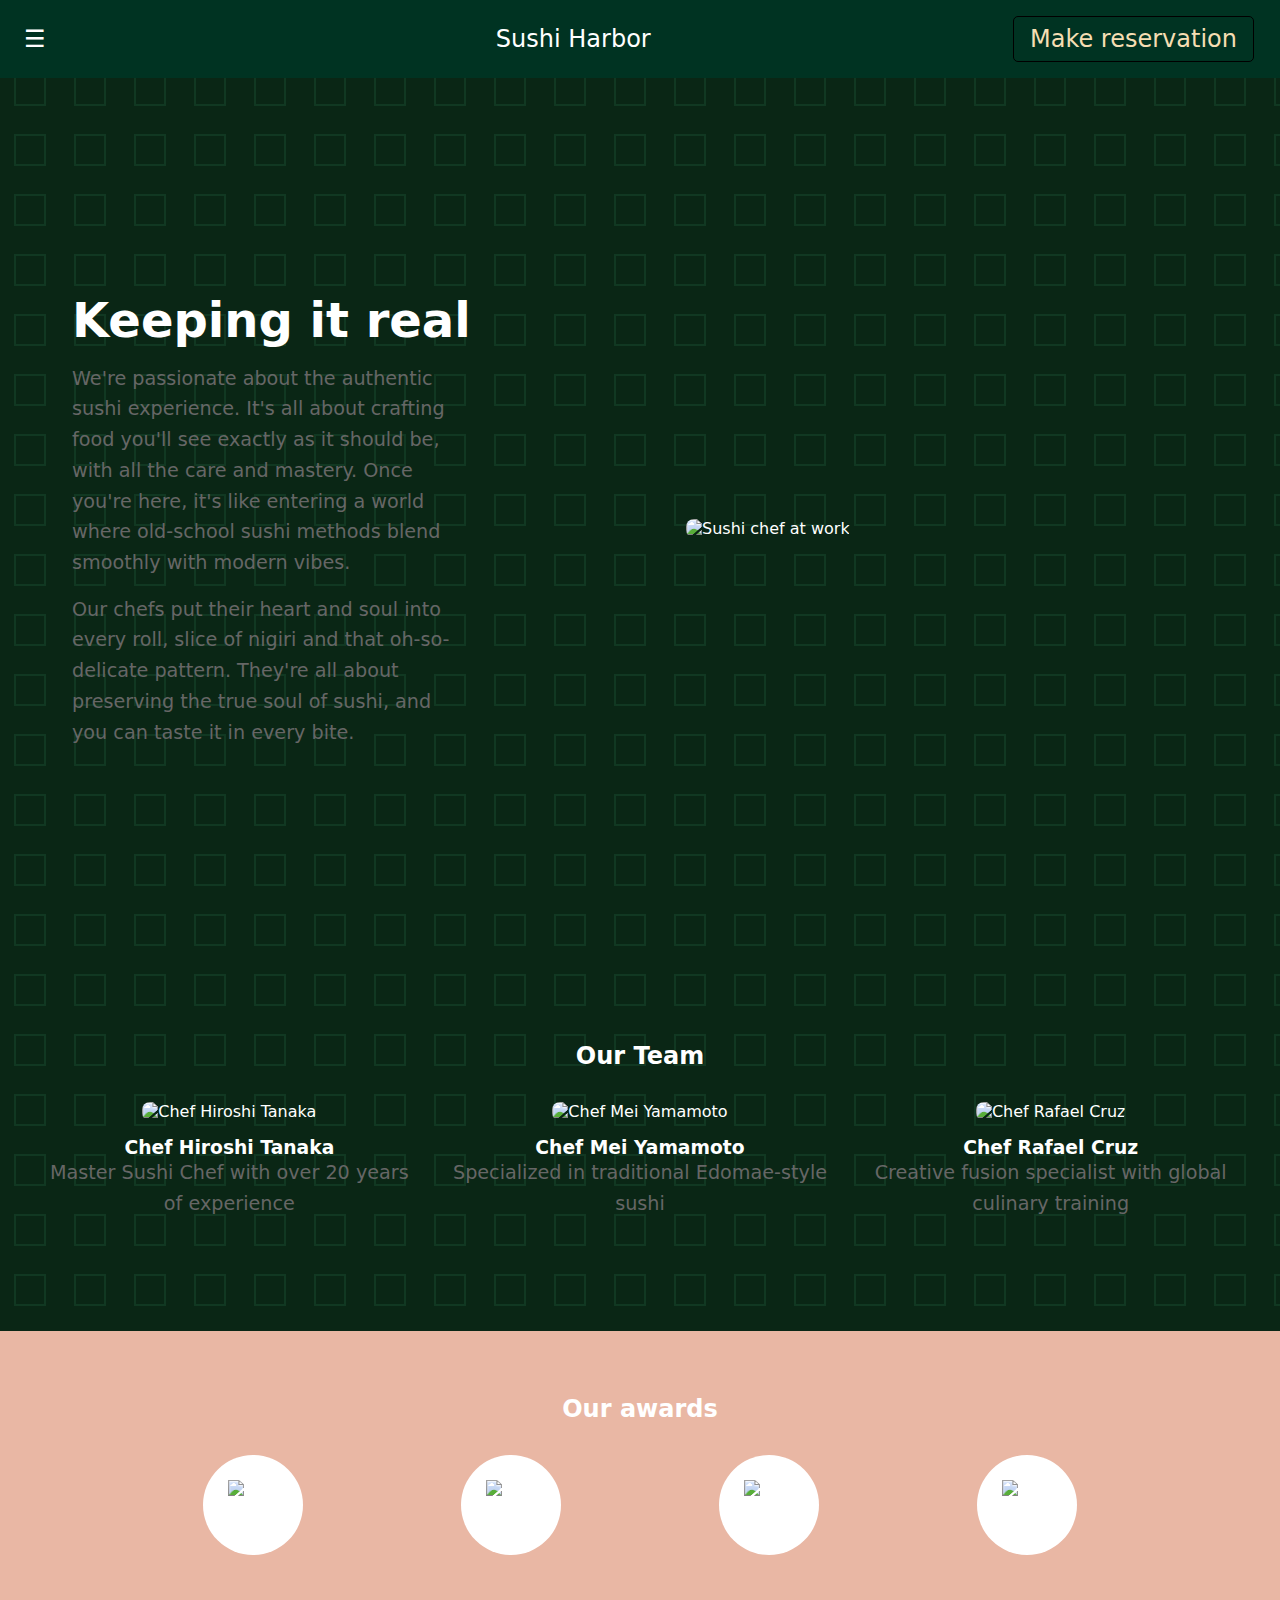
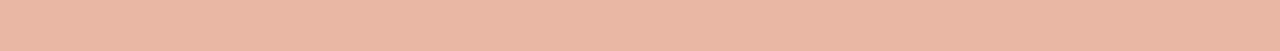
==== aboutus.html @ a2329290 "." ====
<!DOCTYPE html>
<html lang="en">
<head>
    <meta charset="UTF-8">
    <meta name="viewport" content="width=device-width, initial-scale=1.0">
    <title>Sushi House</title>
    <link rel="stylesheet" href="styles.css">
    <style>
        * {
            margin: 0;
            padding: 0;
            box-sizing: border-box;
            font-family: system-ui, -apple-system, sans-serif;
        }

        body {
            background-color: #0a2615;
            color: white;
            background-image: url("data:image/svg+xml,%3Csvg width='60' height='60' viewBox='0 0 60 60' xmlns='http://www.w3.org/2000/svg'%3E%3Cpath d='M15 15h30v30H15z' fill='none' stroke='%23113822' stroke-width='2'/%3E%3C/svg%3E");
        }

        .navbar {
            padding: 1rem;
            display: flex;
            justify-content: space-between;
            align-items: center;
        }

        .logo {
            color: #d4af37;
            font-size: 1.5rem;
        }

        .hero {
            display: flex;
            padding: 2rem;
            gap: 2rem;
            align-items: center;
            max-width: 1200px;
            margin: 0 auto;
        }

        .hero-content {
            flex: 1;
        }

        .hero-image {
            flex: 1;
        }

        .hero-image img {
            width: 100%;
            border-radius: 8px;
        }

        h1 {
            font-size: 3rem;
            margin-bottom: 1rem;
        }

        .team-section {
            padding: 4rem 2rem;
            text-align: center;
        }

        .team-grid {
            display: grid;
            grid-template-columns: repeat(auto-fit, minmax(250px, 1fr));
            gap: 2rem;
            max-width: 1200px;
            margin: 2rem auto;
        }

        .team-member {
            text-align: center;
        }

        .team-member img {
            width: 100%;
            height: 300px;
            object-fit: cover;
            border-radius: 8px;
            margin-bottom: 1rem;
        }

        .awards-section {
            background-color: #e9b7a4;
            padding: 4rem 2rem;
            text-align: center;
        }

        .awards-grid {
            display: grid;
            grid-template-columns: repeat(auto-fit, minmax(150px, 1fr));
            gap: 2rem;
            max-width: 1000px;
            margin: 2rem auto;
        }

        .award-item {
            background-color: white;
            padding: 1rem;
            border-radius: 50%;
            width: 100px;
            height: 100px;
            display: flex;
            align-items: center;
            justify-content: center;
            margin: 0 auto;
        }

        .award-item img {
            width: 50px;
            height: 50px;
            object-fit: contain;
        }

        p {
            line-height: 1.6;
            margin-bottom: 1rem;
        }

        @media (max-width: 768px) {
            .hero {
                flex-direction: column;
            }
            
            .team-grid {
                grid-template-columns: 1fr;
            }
        }
    </style>
</head>
<body> <nav class="navbar" >
    <button class="menu-button" onclick="toggleMenu()">☰</button>
    
    <span class="logo-text" style="margin-left: 80px;">Sushi Harbor</span>
    
   <a href="reserve.html" style="color: wheat; margin-right: 10px;"><button class="reservation-button">Make reservation</button></a> 
</nav>

<div class="mobile-menu" id="mobileMenu">
    <button class="close-button" onclick="toggleMenu()">✕</button>
    <!-- Add mobile menu content here -->
<ul><li id="li"> <a id="a" href="index.html">Home</a></li>
<li id="li"> <a id="a" href="reserve.html">Reservation</a></li>
<li id="li"> <a id="a" href="menu.html">Menu</a></li></ul>
<li id="li"> <a id="a" href="aboutus.html">About us</a></li>
</div>
    <section class="hero">
        <div class="hero-content">
            <h1 style="color: white;">Keeping it real</h1>
            <p>We're passionate about the authentic sushi experience. It's all about crafting food you'll see exactly as it should be, with all the care and mastery. Once you're here, it's like entering a world where old-school sushi methods blend smoothly with modern vibes.</p>
            <p>Our chefs put their heart and soul into every roll, slice of nigiri and that oh-so-delicate pattern. They're all about preserving the true soul of sushi, and you can taste it in every bite.</p>
        </div>
        <div class="hero-image">
            <img src="https://static.wixstatic.com/media/e74338_834d22a58ada4b46af9ac1300bd1e08a~mv2.jpg/v1/fill/w_640,h_400,al_c,q_80,usm_0.66_1.00_0.01,enc_avif,quality_auto/e74338_834d22a58ada4b46af9ac1300bd1e08a~mv2.jpg" alt="Sushi chef at work">
        </div>
    </section>

    <section class="team-section">
        <h2>Our Team</h2>
        <div class="team-grid">
            <div class="team-member">
                <img src="https://static.wixstatic.com/media/c2d9c5_7f6556d3d93f46529ea15fcd52331a46~mv2.jpg/v1/fill/w_824,h_628,al_c,q_85,usm_0.66_1.00_0.01,enc_avif,quality_auto/_DJC5126-Enhanced-NR.jpg" alt="Chef Hiroshi Tanaka">
                <h3>Chef Hiroshi Tanaka</h3>
                <p>Master Sushi Chef with over 20 years of experience</p>
            </div>
            <div class="team-member">
                <img src="https://images.squarespace-cdn.com/content/v1/5f31748478b54712eeaef6ae/442b4d63-5b09-4349-8b28-eeaa5f1c5966/image-asset.jpg" alt="Chef Mei Yamamoto">
                <h3>Chef Mei Yamamoto</h3>
                <p>Specialized in traditional Edomae-style sushi</p>
            </div>
            <div class="team-member">
                <img src="https://media.istockphoto.com/id/1172562550/photo/cheerful-chef-in-kitchen-with-staff.jpg?s=612x612&w=is&k=20&c=HZORwY_h_SiPf7vpX3YqZKaaqZnoHtfouHd8bI0nMX4=" alt="Chef Rafael Cruz">
                <h3>Chef Rafael Cruz</h3>
                <p>Creative fusion specialist with global culinary training</p>
            </div>
        </div>
    </section>

    <section class="awards-section">
        <h2>Our awards</h2>
        <div class="awards-grid">
            <div class="award-item">
                <img src="https://encrypted-tbn0.gstatic.com/images?q=tbn:ANd9GcTJdDQRME--SliDri00awQlMigZgV-ELrIPZQ&s" alt="Michelin Guide">
            </div>
            <div class="award-item">
                <img src="https://encrypted-tbn0.gstatic.com/images?q=tbn:ANd9GcSyJuYmZaWN_z_AN5Gjy7TxfSxH_v9Z25b9DA&s" alt="Chef of the Year">
            </div>
            <div class="award-item">
                <img src="https://encrypted-tbn0.gstatic.com/images?q=tbn:ANd9GcTl8jewtM4QbPypeacmlTle3a6X5q6pXEjwqA&s" alt="Best Sushi 2020">
            </div>
            <div class="award-item">
                <img src="https://www.edinburghrestaurantawards.co.uk/wp-content/uploads/sites/31/2022/04/Edinburgh-Restaurant-Awards-2022-logo-w-sponsor-300x300.png" alt="Gordon Oliver Awards">
            </div>
        </div>
    </section>

    <script src="script.js"></script>

</body>
</html>
---- styles.css ----
:root {
    --primary-green: #003322;
    --primary-salmon: #FDA4AF;
    --background: #faf2db;
    
    --highlight: #FF6347;
    --secondary: #FFD700;
    --third:#003322;
}

* {
    margin: 0;
    padding: 0;
    box-sizing: border-box;
}

body {
    font-family: system-ui, -apple-system, sans-serif;
    background-color: var(--background);
    min-height: 100vh;
}

.navbar {
    background-color: var(--primary-green);
    padding: 1rem 2rem;
    display: flex;
    justify-content: space-between;
    align-items: center;
    animation: slideIn 1s ease-out;
}

.menu-button, .reservation-button {
    background: var(--highlight);
    border: none;
    color: white;
    cursor: pointer;
    font-size: 1.5rem;
    padding: 0.5rem;
    border-radius: 5px;
    transition: background-color 0.3s ease, transform 0.3s ease;
}

.menu-button:hover, .reservation-button:hover {
    background-color: var(--secondary);
    transform: scale(1.1);
}

.logo-container {
    display: flex;
    align-items: center;
    gap: 0.5rem;
    color: white;
    text-decoration: none;
}

.logo-image {
    width: 24px;
    height: 24px;
}

.logo-text {
    font-size: 1.5rem;
    color: white;
    animation: fadeIn 2s ease-in;
}

.mobile-menu {
    display: none;
    position: fixed;
    top: 0;
    left: 0;
    width: 100%;
    height: 100%;
    z-index: 1000;
    background-color: var(--primary-green);
    padding: 2rem;
    animation: slideIn 0.5s ease-out;
}

.mobile-menu.active {
    display: block;
}

.close-button {
    background: none;
    border: none;
    color: white;
    font-size: 1.5rem;
    position: absolute;
    right: 2rem;
    top: 2rem;
    cursor: pointer;
}

#li {
    font-size: 25px;
    list-style-type: none;
    margin-top: 20px;
    animation: fadeIn 1s ease-in;
}

#a {
    text-decoration: none;
    color: white;
    transition: color 0.3s ease;
}

#a:hover {
    color: var(--secondary);
}

@keyframes slideIn {
    from {
        transform: translateX(-100%);
    }
    to {
        transform: translateX(0);
    }
}

@keyframes fadeIn {
    from {
        opacity: 0;
    }
    to {
        opacity: 1;
    }
}
.mobile-menu.active {
    display: block;
}

.close-button {
    background: none;
    border: none;
    color: white;
    font-size: 1.5rem;
    position: absolute;
    right: 2rem;
    top: 2rem;
    cursor: pointer;
}
/* Hero Section */
.hero {
    height: 100vh;
    width: 100%;
    overflow: hidden;
    position: relative;
    
}

.hero img {
    width: 96%;
    height:500px;
    border-radius: 20px;
    margin: 30px;
}

/* Content Grid Section */
.content-grid {
    max-width: 1200px;
    margin: 4rem auto;
    padding: 0 2rem;
    display: grid;
    grid-template-columns: 1fr 1fr;
    gap: 2rem;
    align-items: center;
}

.text-content {
    display: flex;
    flex-direction: column;
    gap: 1.5rem;
}

.image-container {
    position: relative;
}

.image-container img {
    width: 100%;
    height: auto;
    border-radius: 4px;
}

.pattern-overlay {
    position: absolute;
    bottom: -2rem;
    left: -2rem;
    width: 6rem;
    height: 6rem;
    background-color: #f0f0f0;
    opacity: 0.2;
    z-index: -1;
}

/* Authenticity Section */
.authenticity {
    max-width: 1200px;
    margin: 4rem auto;
    padding: 0 2rem;
    display: grid;
    grid-template-columns: 1fr 1fr;
    gap: 2rem;
    align-items: center;
}

.button-group {
    display: flex;
    gap: 1rem;
    margin-top: 1.5rem;
}

/* CTA Section */
.cta {
    background-color: #C4704C;
    color: white;
    text-align: center;
    padding: 4rem 2rem;
    margin-top: 4rem;
}

.cta h2 {
    font-size: 1.5rem;
    margin-bottom: 1rem;
}

.cta p {
    margin-bottom: 2rem;
}

/* Buttons */
.btn {
    padding: 0.5rem 2rem;
    border: 1px solid #333;
    background: none;
    cursor: pointer;
    transition: background-color 0.3s;
}

.btn:hover {
    background-color: #f5f5f5;
}

.btn-white {
    border-color: white;
    color: white;
}

.btn-white:hover {
    background-color: rgba(255, 255, 255, 0.1);
}

/* Responsive Design */
@media (max-width: 768px) {
    .content-grid,
    .authenticity {
        grid-template-columns: 1fr;
    }

    .button-group {
        flex-direction: column;
    }

    .pattern-overlay {
        display: none;
    }
}

.header-btn {
    background-color: transparent;
    border: 1px solid white;
    color: white;
}

.reservation-btn {
    padding: 0.75rem 1.5rem;
    border-radius: 4px;
    border: none;
    background-color: var(--primary-salmon);
    color: white;
    cursor: pointer;
    transition: opacity 0.2s;
    font-size: 1rem;
}

.reservation-btn:hover {
    opacity: 0.9;
}

main {
    display: flex;
    min-height: 100vh;
    padding: 3rem 2rem 2rem;
    gap: 2rem;
    flex-wrap: wrap;
    width: 100%;
}

.hero-left {
    flex: 1;
    min-width: 300px;
    display: flex;
    flex-direction: column;
    justify-content: center;
    gap: 1.5rem;
    padding: 2rem;
    margin-left:50px;
}

.icon {
    width: 80px;
    height: 80px;
}
h1 {
    font-size: clamp(2rem, 5vw, 3rem);
    color: var(--primary-green);
}

p {
    font-size: clamp(1rem, 2vw, 1.2rem);
    line-height: 1.6;
    color: #666;
    max-width: 400px;
}

.hero-right {
    flex: 1;
    min-width: 300px;
    display: flex;
    align-items: center;
    justify-content: center;
    position: relative;
}

.image-grid {
    display: grid;
    grid-template-columns: repeat(2, 1fr);
    grid-template-rows: repeat(2, 1fr);
    gap: 1rem;
    width: 100%;
    max-width: 600px;
    aspect-ratio: 1;
    padding: 1rem;
}

.grid-img {
    width: 100%;
    height: 100%;
    object-fit: cover;
    border-radius: 8px;
    box-shadow: 0 4px 6px rgba(0,0,0,0.1);
    transition: transform 0.3s ease;
}

.grid-img:hover {
    transform: scale(1.05);
}

.img1 {
    grid-column: 2;
    border-radius: 8px;
    box-shadow: 0 4px 6px rgba(0,0,0,0.1);
    width: 250px;
    height: 250px;
    grid-row: 1;
}

.img2 {
    grid-column: 1;
    width: 250px;
    height:250px;
    grid-row: 2;
    border-radius: 8px;
    box-shadow: 0 4px 6px rgba(0,0,0,0.1);
}

.img3 {
    grid-column: 2;
    grid-row: 2;
    width: 250px;
    height: 250px;
    border-radius: 8px;
    box-shadow: 0 4px 6px rgba(0,0,0,0.1);
}

.pattern {
    position: absolute;
    width: 200px;
    height: 200px;
    right: 10%;
    top: 50%;
    background-image: radial-gradient(circle, #ddd 2px, transparent 2px);
    background-size: 15px 15px;
    opacity: 0.5;
    pointer-events: none;
}
#p{
    margin-left: 36%;
}

@media (max-width: 768px) {
    main {
        flex-direction: column;
        padding-top: 4rem;
    }
    #p{
        margin: auto;
    }

    .hero-left {
        text-align: center;
        align-items: center;
    margin: auto;
        padding: 1rem;
    }

    .image-grid {
        padding: 1.0rem;
        gap: 0.7rem;
        margin-left:35px ;
    }

    .pattern {
        display: none;
    }

    .reservation-btn {
        width: 100%;
        max-width: 300px;
    }
}

@media (max-width: 480px) {
    .header-btn {
        display: none;
    }

    .image-grid {
        grid-template-columns: 1fr;
        grid-template-rows: repeat(3, 1fr);
        gap: 1rem;
    }

    .img1, .img2, .img3 {
        grid-column: 1;
    }

    .img1 { grid-row: 1; }
    .img2 { grid-row: 2; }
    .img3 { grid-row: 3; }
}
.menu-button {
    background: none;
    border: none;
    color: var(--text-light);
    font-size: 1.5rem;
    cursor: pointer;
}

.logo {
    color: var(--text-light);
    text-decoration: none;
    font-size: 1.2rem;
}

.reservation-button {
    background: transparent;
    color: var(--text-light);
    border: 1px solid black;
    padding: 0.5rem 1rem;
    cursor: pointer;
}

.reservation-form {
    background-color: rgba(45, 74, 62, 0.95);
    max-width: 500px;
    margin: 2rem auto;
    padding: 2rem;
    border-radius: 8px;
}

.form-title {
    text-align: center;
    color: var(--accent-coral);
    margin-bottom: 2rem;
}

.section-title {
    margin: 1rem 0;
    font-weight: normal;
}

.number-grid, .time-grid {
    display: grid;
    grid-template-columns: repeat(8, 1fr);
    gap: 0.5rem;
    margin-bottom: 2rem;
}

.time-grid {
    grid-template-columns: repeat(4, 1fr);
}

.grid-button {
    padding: 0.5rem;
    background: transparent;
    border: 1px solid var(--border-color);
    color: var(--text-light);
    cursor: pointer;
    transition: all 0.3s ease;
}

.grid-button.selected {
    background-color: var(--accent-coral);
    border-color: var(--accent-coral);
}

.calendar {
    margin-bottom: 2rem;
}

.calendar-header {
    display: flex;
    justify-content: space-between;
    align-items: center;
    margin-bottom: 1rem;
}

.calendar-grid {
    display: grid;
    grid-template-columns: repeat(7, 1fr);
    gap: 0.5rem;
    text-align: center;
}

.calendar-day {
    padding: 0.5rem;
    border: 1px solid transparent;
    cursor: pointer;
}

.calendar-day:hover {
    border-color: var(--accent-coral);
}

.calendar-day.selected {
    background-color: var(--accent-coral);
}

.contact-form {
    display: grid;
    gap: 1rem;
}

input {
    padding: 0.5rem;
    background: transparent;
    border: 1px solid var(--border-color);
    color: var(--text-light);
}

.submit-button {
    background: transparent;
    color: var(--text-light);
    border: 1px solid var(--text-light);
    padding: 1rem;
    cursor: pointer;
    margin-top: 1rem;
    transition: all 0.3s ease;
}

.submit-button:hover {
    background-color: var(--accent-coral);
    border-color: var(--accent-coral);
}
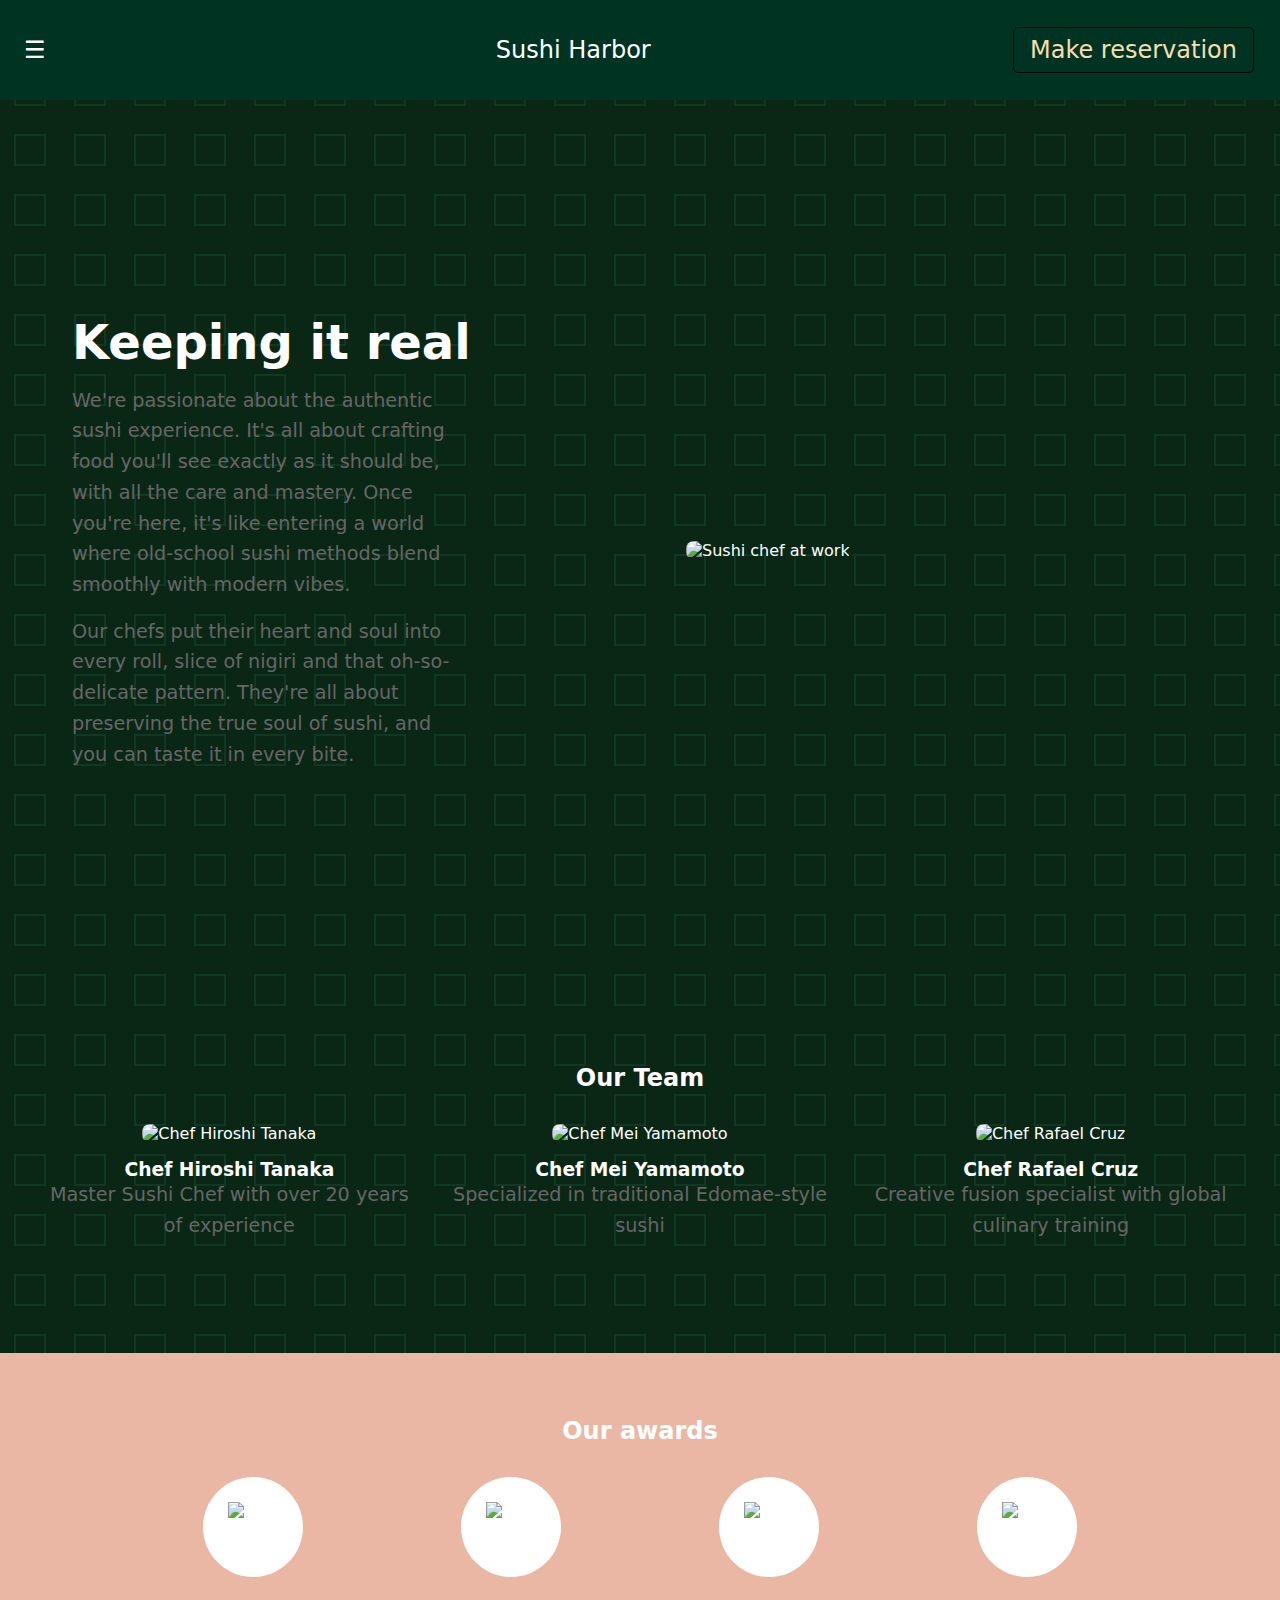
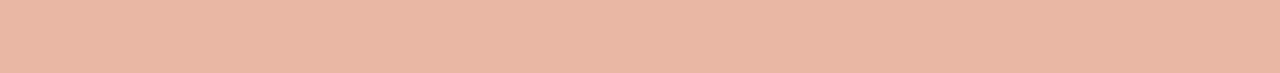
==== commit 7f15afd6: ".." ====
--- a/aboutus.html
+++ b/aboutus.html
@@ -6,6 +6,29 @@
     <title>Sushi House</title>
     <link rel="stylesheet" href="styles.css">
     <style>
+          .navbar{
+            height: 100px;
+        }
+         @media (max-width: 768px) {
+            .reservation-button {
+        width: 100%;
+        font-size: 16px;
+        max-width: 300px;
+        margin-left: 23% !important;
+        color: black !important;
+        background-color: wheat !important;
+
+    }
+    .navbar{
+        height: 110px !important;
+    }
+ 
+    .logo-text{
+        font-size: 16px !important;
+        padding-left: 10px !important;
+
+    }
+        }
         * {
             margin: 0;
             padding: 0;
--- a/styles.css
+++ b/styles.css
@@ -400,6 +400,12 @@
 }
 
 @media (max-width: 768px) {
+    .reservation-button {
+        width: 100%;
+        font-size: 15px;
+        max-width: 300px;
+        background-color: #FDA4AF !important;
+    }
     main {
         flex-direction: column;
         padding-top: 4rem;
@@ -418,7 +424,12 @@
     .image-grid {
         padding: 1.0rem;
         gap: 0.7rem;
-        margin-left:35px ;
+margin-left: 11%;
+    }
+    .hero-image{
+        margin-left: -15%;
+        text-align: center;
+        max-width: 400px;
     }
 
     .pattern {
@@ -428,6 +439,10 @@
     .reservation-btn {
         width: 100%;
         max-width: 300px;
+    }
+    .logo-text{
+        font-size: 18px !important;
+        padding-left: 10px;
     }
 }
 
